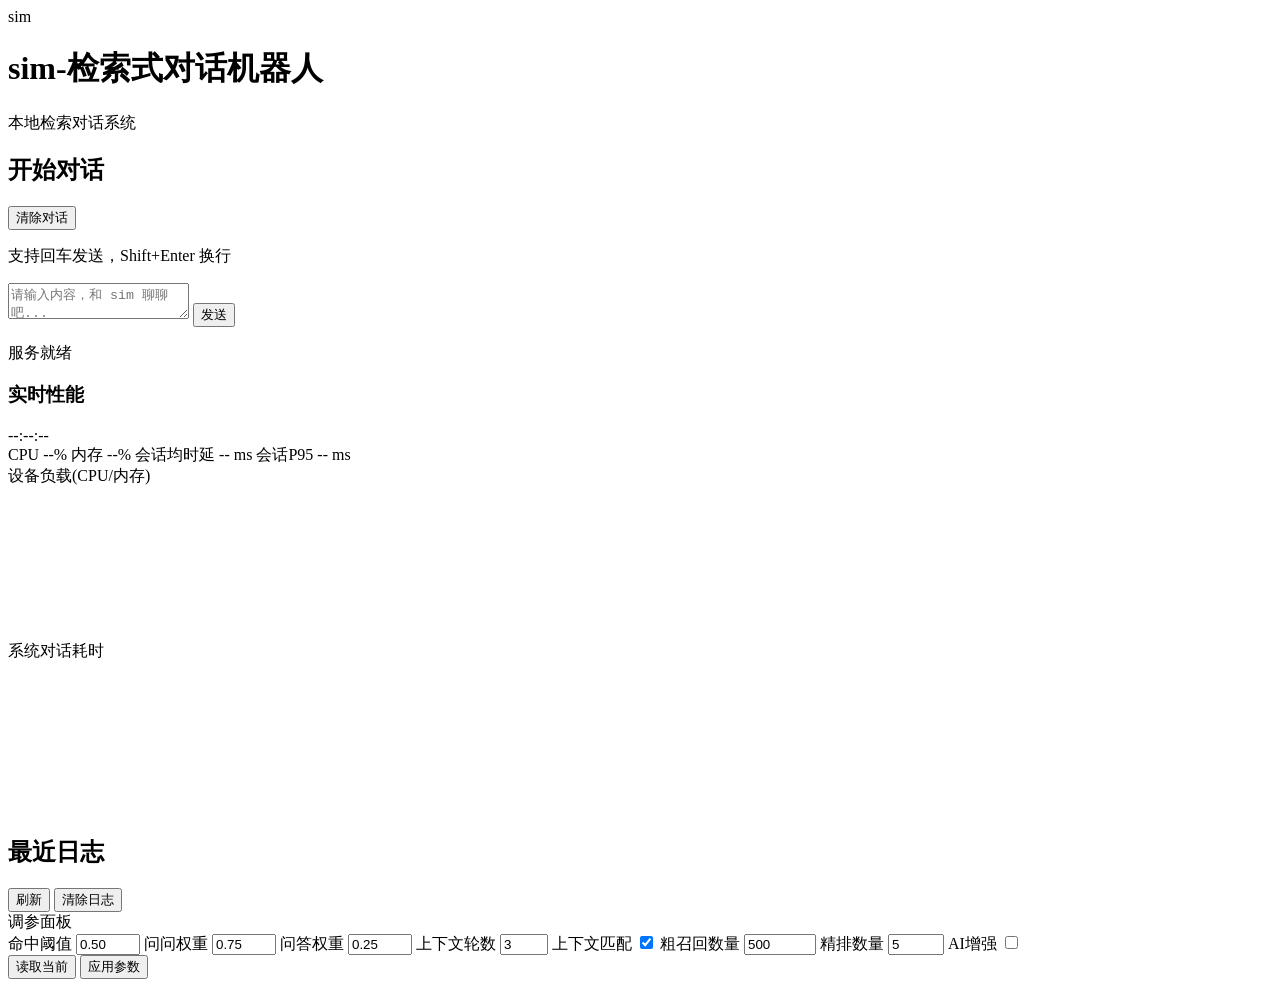
==== system/web/index.html @ b92394b4 "更新 README，补充当前目录结构、功能说明与启动/穿透配置 增加前端实时性能与会话清理功能的文档描述 完善 .gitignore，覆盖运行日志、cloudflared 与常见开发缓存 优化 req" ====
<!doctype html>
<html lang="zh-CN">
<head>
  <meta charset="UTF-8" />
  <meta name="viewport" content="width=device-width, initial-scale=1.0" />
  <title>sim-检索式对话机器人</title>
  <link rel="stylesheet" href="/static/style.css" />
</head>
<body>
  <div class="bg-glow bg-glow-left"></div>
  <div class="bg-glow bg-glow-right"></div>

  <header class="topbar">
    <div class="brand">
      <div class="logo" aria-hidden="true">sim</div>
      <div>
        <h1>sim-检索式对话机器人</h1>
        <p>本地检索对话系统</p>
      </div>
    </div>
  </header>

  <main class="layout">
    <section class="chat card">
      <div class="chat-header">
        <div class="chat-header-row">
          <h2>开始对话</h2>
          <button id="clear-chat" type="button">清除对话</button>
        </div>
        <p class="subtitle">支持回车发送，Shift+Enter 换行</p>
      </div>

      <div id="chat-window" class="chat-window"></div>
      <form id="chat-form" class="composer">
        <textarea id="chat-input" rows="2" placeholder="请输入内容，和 sim 聊聊吧..." required></textarea>
        <button id="send-btn" type="submit">发送</button>
      </form>
      <p id="status" class="status">服务就绪</p>

      <section class="perf-panel" aria-label="实时性能监控">
        <div class="perf-head">
          <h3>实时性能</h3>
          <span id="perf-last-updated">--:--:--</span>
        </div>
        <div class="perf-kpis">
          <span id="perf-cpu">CPU --%</span>
          <span id="perf-mem">内存 --%</span>
          <span id="perf-chat-avg">会话均时延 -- ms</span>
          <span id="perf-chat-p95">会话P95 -- ms</span>
        </div>
        <div class="perf-grid">
          <article class="perf-card">
            <div class="perf-title">设备负载(CPU/内存)</div>
            <canvas id="perf-device-chart" height="150"></canvas>
          </article>
          <article class="perf-card">
            <div class="perf-title">系统对话耗时</div>
            <canvas id="perf-chat-chart" height="150"></canvas>
          </article>
        </div>
      </section>
    </section>

    <section class="logs card">
      <div class="logs-head">
        <h2>最近日志</h2>
        <div>
          <button id="refresh-logs" type="button">刷新</button>
          <button id="clear-logs" type="button">清除日志</button>
        </div>
      </div>

      <div class="settings-box">
        <div class="settings-title">调参面板</div>
        <div class="setting-grid">
          <label for="similarity-threshold">命中阈值</label>
          <input id="similarity-threshold" type="number" min="0" max="1" step="0.01" value="0.50" />

          <label for="rerank-query-weight">问问权重</label>
          <input id="rerank-query-weight" type="number" min="0" max="2" step="0.01" value="0.75" />

          <label for="rerank-reply-weight">问答权重</label>
          <input id="rerank-reply-weight" type="number" min="0" max="2" step="0.01" value="0.25" />

          <label for="context-max-turns">上下文轮数</label>
          <input id="context-max-turns" type="number" min="1" max="10" step="1" value="3" />

          <label for="context-matching-enabled">上下文匹配</label>
          <input id="context-matching-enabled" type="checkbox" checked />

          <label for="coarse-recall-count">粗召回数量</label>
          <input id="coarse-recall-count" type="number" min="0" max="10000" step="1" value="500" />

          <label for="rerank-top-k">精排数量</label>
          <input id="rerank-top-k" type="number" min="1" max="200" step="1" value="5" />

          <label for="ai-enhanced">AI增强</label>
          <input id="ai-enhanced" type="checkbox" />
        </div>
        <div class="settings-actions">
          <button id="reload-settings" type="button">读取当前</button>
          <button id="apply-settings" type="button">应用参数</button>
        </div>
      </div>

      <div id="logs-panel" class="logs-panel"></div>
    </section>
  </main>

  <script src="/static/app.js"></script>
</body>
</html>
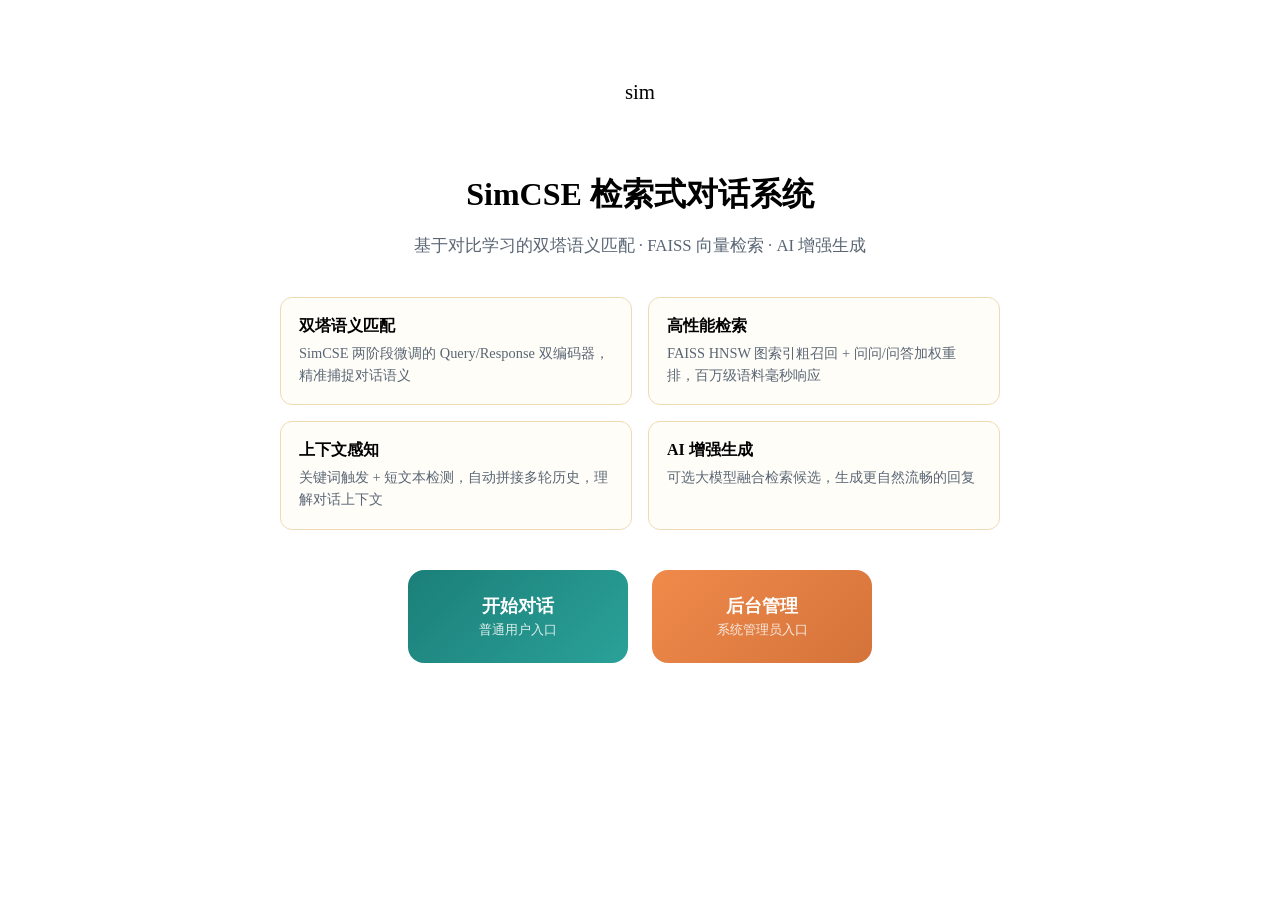
==== commit a4ffd6f1: "refactor(web): 重构前端为三页面架构 + 简化上下文逻辑 前端三页面: - index.html: 官网首页，项目说明 + 两个入口 - chat.html: 简洁对话界面，AI/上下文" ====
--- a/system/web/index.html
+++ b/system/web/index.html
@@ -3,110 +3,56 @@
 <head>
   <meta charset="UTF-8" />
   <meta name="viewport" content="width=device-width, initial-scale=1.0" />
-  <title>sim-检索式对话机器人</title>
+  <title>SimCSE 检索式对话系统</title>
   <link rel="stylesheet" href="/static/style.css" />
+  <style>
+    .landing { max-width: 720px; margin: 80px auto 0; text-align: center; padding: 0 20px; }
+    .landing h1 { font-size: 2rem; margin-bottom: 8px; }
+    .landing .subtitle { color: #5a6674; font-size: 1.05rem; margin-bottom: 40px; }
+    .feature-grid { display: grid; grid-template-columns: 1fr 1fr; gap: 16px; margin-bottom: 40px; text-align: left; }
+    .feature-card { background: #fffdf8; border: 1px solid #f0d9b5; border-radius: 12px; padding: 18px; }
+    .feature-card h3 { margin: 0 0 6px; font-size: 1rem; }
+    .feature-card p { margin: 0; color: #5a6674; font-size: 0.9rem; line-height: 1.5; }
+    .entry-buttons { display: flex; gap: 24px; justify-content: center; flex-wrap: wrap; }
+    .entry-btn { display: block; width: 220px; padding: 24px 0; border-radius: 16px; text-decoration: none; color: #fff; font-size: 1.1rem; font-weight: 600; transition: transform 0.2s, box-shadow 0.2s; }
+    .entry-btn:hover { transform: translateY(-3px); box-shadow: 0 12px 28px rgba(0,0,0,0.15); }
+    .entry-btn.chat { background: linear-gradient(135deg, #1b7f79 0%, #2aa198 100%); }
+    .entry-btn.admin { background: linear-gradient(135deg, #f08a4b 0%, #d4733a 100%); }
+    .entry-btn small { display: block; font-weight: 400; font-size: 0.8rem; margin-top: 4px; opacity: 0.85; }
+  </style>
 </head>
 <body>
   <div class="bg-glow bg-glow-left"></div>
   <div class="bg-glow bg-glow-right"></div>
 
-  <header class="topbar">
-    <div class="brand">
-      <div class="logo" aria-hidden="true">sim</div>
-      <div>
-        <h1>sim-检索式对话机器人</h1>
-        <p>本地检索对话系统</p>
+  <main class="landing">
+    <div class="logo" aria-hidden="true" style="margin:0 auto 20px; width:72px; height:72px; font-size:1.3rem;">sim</div>
+    <h1>SimCSE 检索式对话系统</h1>
+    <p class="subtitle">基于对比学习的双塔语义匹配 · FAISS 向量检索 · AI 增强生成</p>
+
+    <div class="feature-grid">
+      <div class="feature-card">
+        <h3>双塔语义匹配</h3>
+        <p>SimCSE 两阶段微调的 Query/Response 双编码器，精准捕捉对话语义</p>
+      </div>
+      <div class="feature-card">
+        <h3>高性能检索</h3>
+        <p>FAISS HNSW 图索引粗召回 + 问问/问答加权重排，百万级语料毫秒响应</p>
+      </div>
+      <div class="feature-card">
+        <h3>上下文感知</h3>
+        <p>关键词触发 + 短文本检测，自动拼接多轮历史，理解对话上下文</p>
+      </div>
+      <div class="feature-card">
+        <h3>AI 增强生成</h3>
+        <p>可选大模型融合检索候选，生成更自然流畅的回复</p>
       </div>
     </div>
-  </header>
 
-  <main class="layout">
-    <section class="chat card">
-      <div class="chat-header">
-        <div class="chat-header-row">
-          <h2>开始对话</h2>
-          <button id="clear-chat" type="button">清除对话</button>
-        </div>
-        <p class="subtitle">支持回车发送，Shift+Enter 换行</p>
-      </div>
-
-      <div id="chat-window" class="chat-window"></div>
-      <form id="chat-form" class="composer">
-        <textarea id="chat-input" rows="2" placeholder="请输入内容，和 sim 聊聊吧..." required></textarea>
-        <button id="send-btn" type="submit">发送</button>
-      </form>
-      <p id="status" class="status">服务就绪</p>
-
-      <section class="perf-panel" aria-label="实时性能监控">
-        <div class="perf-head">
-          <h3>实时性能</h3>
-          <span id="perf-last-updated">--:--:--</span>
-        </div>
-        <div class="perf-kpis">
-          <span id="perf-cpu">CPU --%</span>
-          <span id="perf-mem">内存 --%</span>
-          <span id="perf-chat-avg">会话均时延 -- ms</span>
-          <span id="perf-chat-p95">会话P95 -- ms</span>
-        </div>
-        <div class="perf-grid">
-          <article class="perf-card">
-            <div class="perf-title">设备负载(CPU/内存)</div>
-            <canvas id="perf-device-chart" height="150"></canvas>
-          </article>
-          <article class="perf-card">
-            <div class="perf-title">系统对话耗时</div>
-            <canvas id="perf-chat-chart" height="150"></canvas>
-          </article>
-        </div>
-      </section>
-    </section>
-
-    <section class="logs card">
-      <div class="logs-head">
-        <h2>最近日志</h2>
-        <div>
-          <button id="refresh-logs" type="button">刷新</button>
-          <button id="clear-logs" type="button">清除日志</button>
-        </div>
-      </div>
-
-      <div class="settings-box">
-        <div class="settings-title">调参面板</div>
-        <div class="setting-grid">
-          <label for="similarity-threshold">命中阈值</label>
-          <input id="similarity-threshold" type="number" min="0" max="1" step="0.01" value="0.50" />
-
-          <label for="rerank-query-weight">问问权重</label>
-          <input id="rerank-query-weight" type="number" min="0" max="2" step="0.01" value="0.75" />
-
-          <label for="rerank-reply-weight">问答权重</label>
-          <input id="rerank-reply-weight" type="number" min="0" max="2" step="0.01" value="0.25" />
-
-          <label for="context-max-turns">上下文轮数</label>
-          <input id="context-max-turns" type="number" min="1" max="10" step="1" value="3" />
-
-          <label for="context-matching-enabled">上下文匹配</label>
-          <input id="context-matching-enabled" type="checkbox" checked />
-
-          <label for="coarse-recall-count">粗召回数量</label>
-          <input id="coarse-recall-count" type="number" min="0" max="10000" step="1" value="500" />
-
-          <label for="rerank-top-k">精排数量</label>
-          <input id="rerank-top-k" type="number" min="1" max="200" step="1" value="5" />
-
-          <label for="ai-enhanced">AI增强</label>
-          <input id="ai-enhanced" type="checkbox" />
-        </div>
-        <div class="settings-actions">
-          <button id="reload-settings" type="button">读取当前</button>
-          <button id="apply-settings" type="button">应用参数</button>
-        </div>
-      </div>
-
-      <div id="logs-panel" class="logs-panel"></div>
-    </section>
+    <div class="entry-buttons">
+      <a href="/chat" class="entry-btn chat">开始对话<small>普通用户入口</small></a>
+      <a href="/admin" class="entry-btn admin">后台管理<small>系统管理员入口</small></a>
+    </div>
   </main>
-
-  <script src="/static/app.js"></script>
 </body>
 </html>
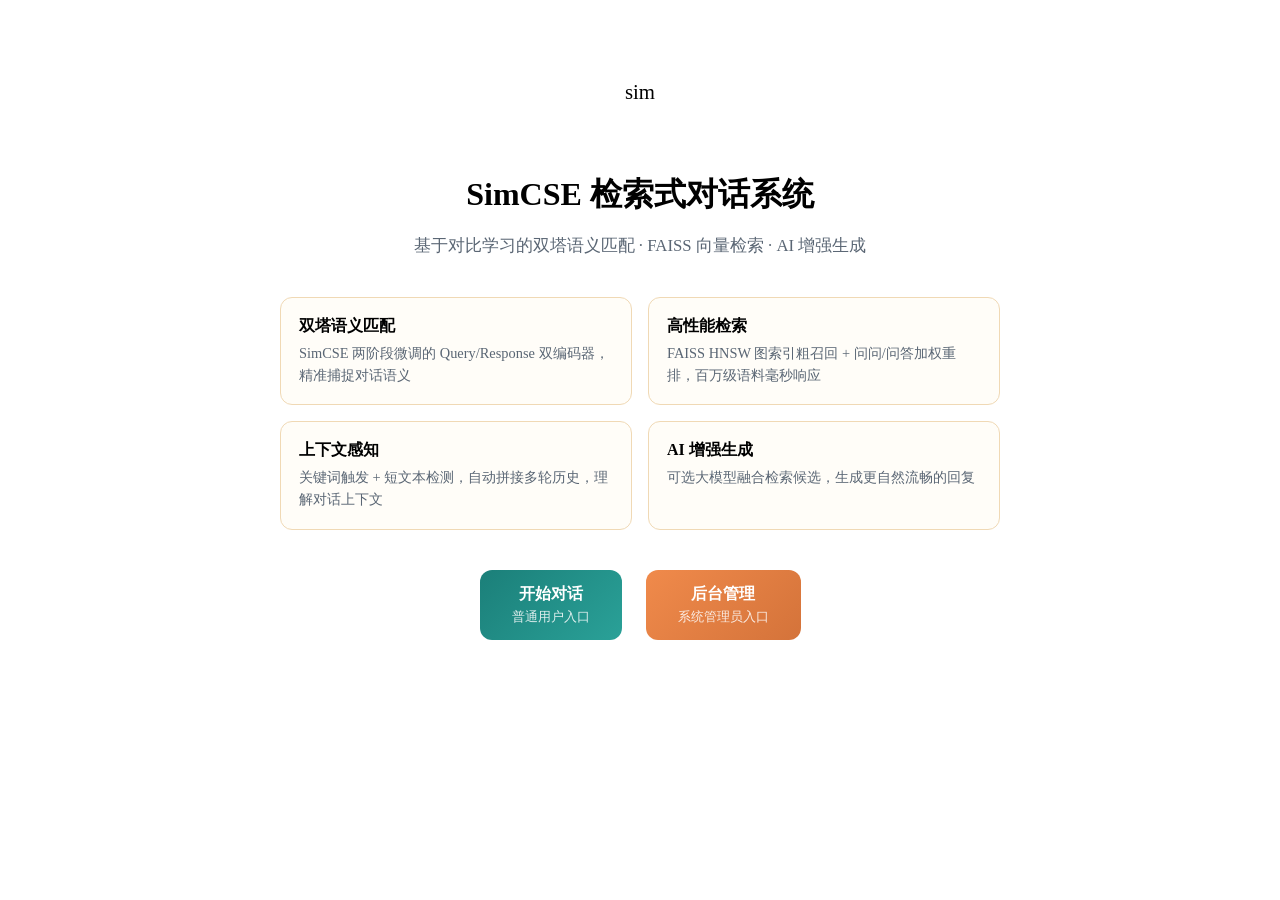
==== commit a9856ef3: "style(web): 缩短首页入口按钮宽度 Co-Authored-By: Claude Opus 4.7 <noreply@anthropic.com>" ====
--- a/system/web/index.html
+++ b/system/web/index.html
@@ -14,7 +14,7 @@
     .feature-card h3 { margin: 0 0 6px; font-size: 1rem; }
     .feature-card p { margin: 0; color: #5a6674; font-size: 0.9rem; line-height: 1.5; }
     .entry-buttons { display: flex; gap: 24px; justify-content: center; flex-wrap: wrap; }
-    .entry-btn { display: block; width: 220px; padding: 24px 0; border-radius: 16px; text-decoration: none; color: #fff; font-size: 1.1rem; font-weight: 600; transition: transform 0.2s, box-shadow 0.2s; }
+    .entry-btn { display: inline-block; padding: 14px 32px; border-radius: 12px; text-decoration: none; color: #fff; font-size: 1rem; font-weight: 600; transition: transform 0.2s, box-shadow 0.2s; }
     .entry-btn:hover { transform: translateY(-3px); box-shadow: 0 12px 28px rgba(0,0,0,0.15); }
     .entry-btn.chat { background: linear-gradient(135deg, #1b7f79 0%, #2aa198 100%); }
     .entry-btn.admin { background: linear-gradient(135deg, #f08a4b 0%, #d4733a 100%); }
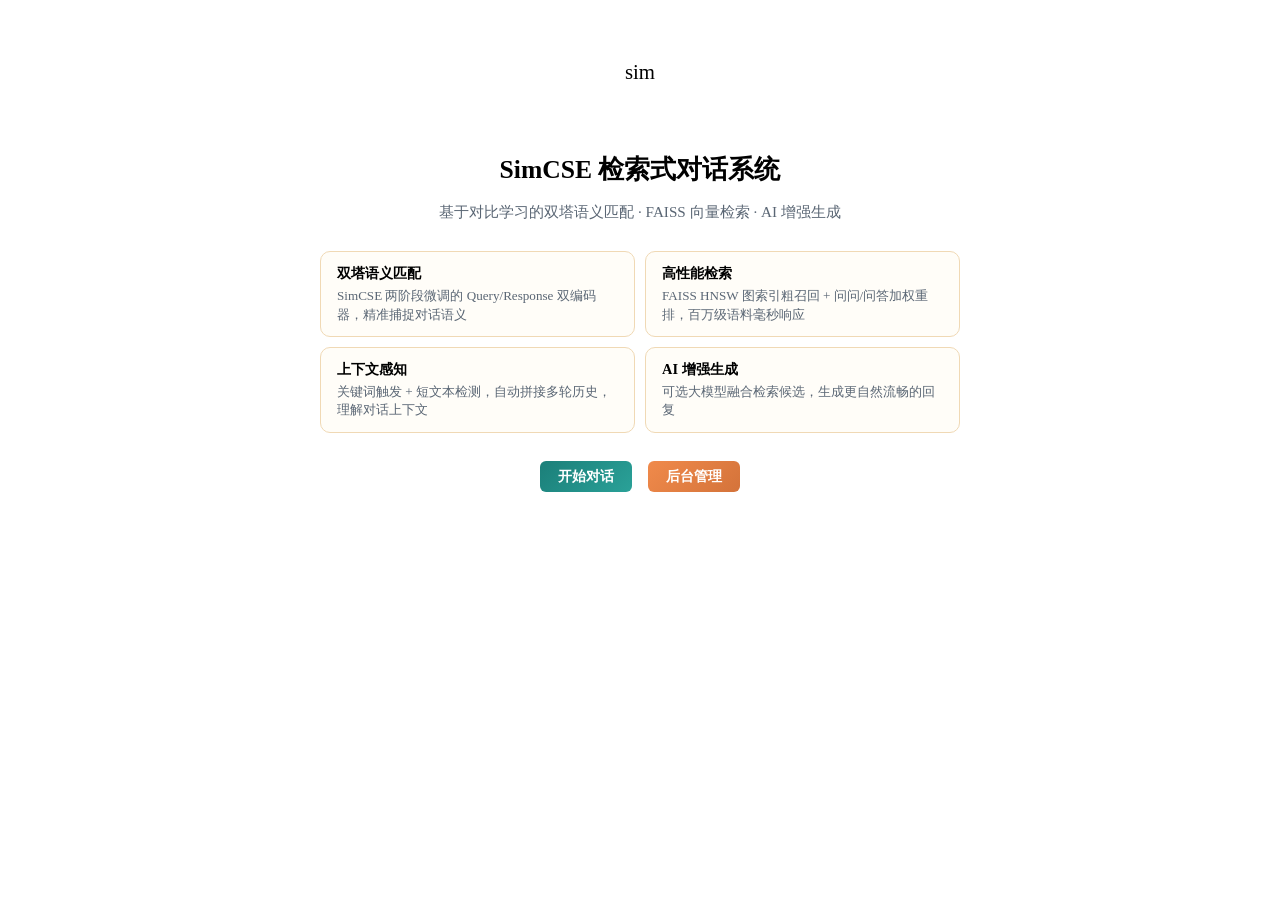
==== commit 46a05c2f: "style(web): 大幅缩小首页按钮和卡片尺寸 Co-Authored-By: Claude Opus 4.7 <noreply@anthropic.com>" ====
--- a/system/web/index.html
+++ b/system/web/index.html
@@ -6,15 +6,15 @@
   <title>SimCSE 检索式对话系统</title>
   <link rel="stylesheet" href="/static/style.css" />
   <style>
-    .landing { max-width: 720px; margin: 80px auto 0; text-align: center; padding: 0 20px; }
-    .landing h1 { font-size: 2rem; margin-bottom: 8px; }
-    .landing .subtitle { color: #5a6674; font-size: 1.05rem; margin-bottom: 40px; }
-    .feature-grid { display: grid; grid-template-columns: 1fr 1fr; gap: 16px; margin-bottom: 40px; text-align: left; }
-    .feature-card { background: #fffdf8; border: 1px solid #f0d9b5; border-radius: 12px; padding: 18px; }
-    .feature-card h3 { margin: 0 0 6px; font-size: 1rem; }
-    .feature-card p { margin: 0; color: #5a6674; font-size: 0.9rem; line-height: 1.5; }
-    .entry-buttons { display: flex; gap: 24px; justify-content: center; flex-wrap: wrap; }
-    .entry-btn { display: inline-block; padding: 14px 32px; border-radius: 12px; text-decoration: none; color: #fff; font-size: 1rem; font-weight: 600; transition: transform 0.2s, box-shadow 0.2s; }
+    .landing { max-width: 640px; margin: 60px auto 0; text-align: center; padding: 0 20px; }
+    .landing h1 { font-size: 1.6rem; margin-bottom: 6px; }
+    .landing .subtitle { color: #5a6674; font-size: 0.95rem; margin-bottom: 28px; }
+    .feature-grid { display: grid; grid-template-columns: 1fr 1fr; gap: 10px; margin-bottom: 28px; text-align: left; }
+    .feature-card { background: #fffdf8; border: 1px solid #f0d9b5; border-radius: 10px; padding: 12px 16px; }
+    .feature-card h3 { margin: 0 0 4px; font-size: 0.9rem; }
+    .feature-card p { margin: 0; color: #5a6674; font-size: 0.82rem; line-height: 1.4; }
+    .entry-buttons { display: flex; gap: 16px; justify-content: center; flex-wrap: wrap; }
+    .entry-btn { padding: 6px 18px; border-radius: 6px; text-decoration: none; color: #fff; font-size: 0.9rem; font-weight: 600; transition: transform 0.2s, box-shadow 0.2s; }
     .entry-btn:hover { transform: translateY(-3px); box-shadow: 0 12px 28px rgba(0,0,0,0.15); }
     .entry-btn.chat { background: linear-gradient(135deg, #1b7f79 0%, #2aa198 100%); }
     .entry-btn.admin { background: linear-gradient(135deg, #f08a4b 0%, #d4733a 100%); }
@@ -50,8 +50,8 @@
     </div>
 
     <div class="entry-buttons">
-      <a href="/chat" class="entry-btn chat">开始对话<small>普通用户入口</small></a>
-      <a href="/admin" class="entry-btn admin">后台管理<small>系统管理员入口</small></a>
+      <a href="/chat" class="entry-btn chat">开始对话</a>
+      <a href="/admin" class="entry-btn admin">后台管理</a>
     </div>
   </main>
 </body>
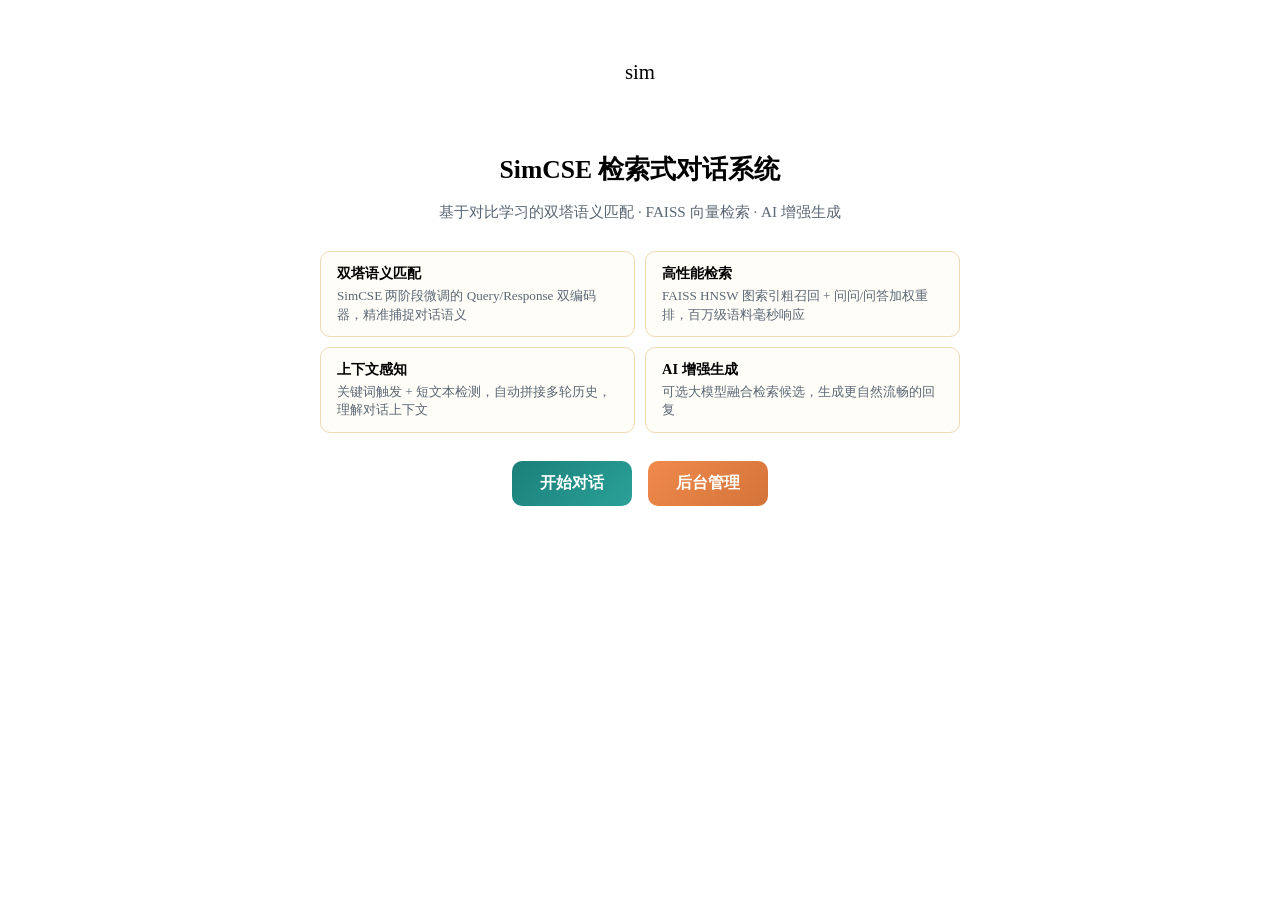
==== commit 5fc0caed: "fix(web): 修复首页按钮被flex纵向拉伸的问题 根源: flex容器默认align-items:stretch导致按钮撑满页面高度 修复: 改为align-items:flex-start " ====
--- a/system/web/index.html
+++ b/system/web/index.html
@@ -13,8 +13,8 @@
     .feature-card { background: #fffdf8; border: 1px solid #f0d9b5; border-radius: 10px; padding: 12px 16px; }
     .feature-card h3 { margin: 0 0 4px; font-size: 0.9rem; }
     .feature-card p { margin: 0; color: #5a6674; font-size: 0.82rem; line-height: 1.4; }
-    .entry-buttons { display: flex; gap: 16px; justify-content: center; flex-wrap: wrap; }
-    .entry-btn { padding: 6px 18px; border-radius: 6px; text-decoration: none; color: #fff; font-size: 0.9rem; font-weight: 600; transition: transform 0.2s, box-shadow 0.2s; }
+    .entry-buttons { display: flex; gap: 16px; justify-content: center; align-items: flex-start; }
+    .entry-btn { display: inline-block; padding: 12px 28px; border-radius: 10px; text-decoration: none; color: #fff; font-size: 1rem; font-weight: 600; transition: transform 0.2s, box-shadow 0.2s; }
     .entry-btn:hover { transform: translateY(-3px); box-shadow: 0 12px 28px rgba(0,0,0,0.15); }
     .entry-btn.chat { background: linear-gradient(135deg, #1b7f79 0%, #2aa198 100%); }
     .entry-btn.admin { background: linear-gradient(135deg, #f08a4b 0%, #d4733a 100%); }
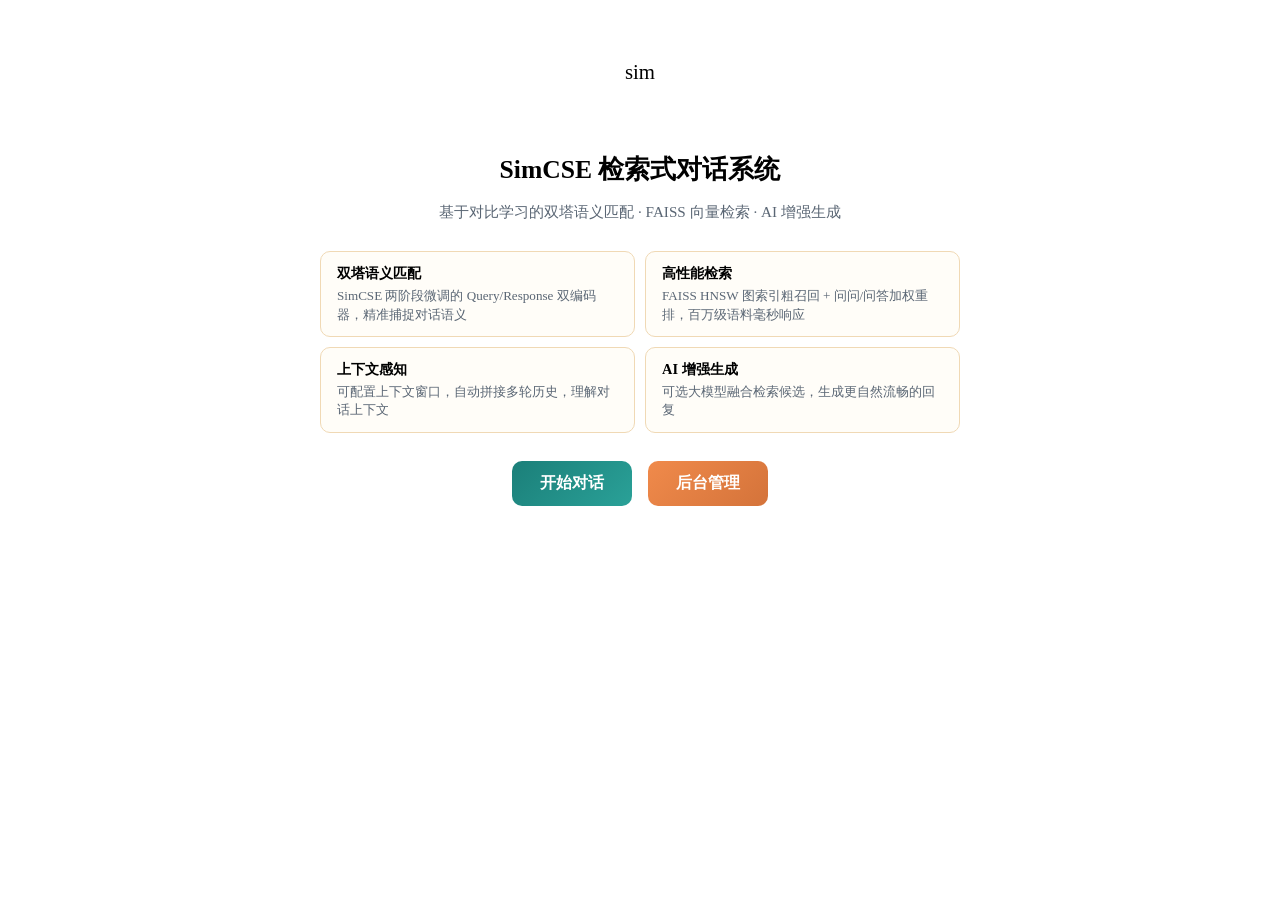
==== commit 4dbfcbda: "refactor: 全项目死代码清理，修复3个bug，净删589行 - 删除15个死参数/字段（doc_texts, context_short_query_len等） - 删除4个死类/常量组（Po" ====
--- a/system/web/index.html
+++ b/system/web/index.html
@@ -16,8 +16,8 @@
     .entry-buttons { display: flex; gap: 16px; justify-content: center; align-items: flex-start; }
     .entry-btn { display: inline-block; padding: 12px 28px; border-radius: 10px; text-decoration: none; color: #fff; font-size: 1rem; font-weight: 600; transition: transform 0.2s, box-shadow 0.2s; }
     .entry-btn:hover { transform: translateY(-3px); box-shadow: 0 12px 28px rgba(0,0,0,0.15); }
-    .entry-btn.chat { background: linear-gradient(135deg, #1b7f79 0%, #2aa198 100%); }
-    .entry-btn.admin { background: linear-gradient(135deg, #f08a4b 0%, #d4733a 100%); }
+    .entry-btn.btn-chat { background: linear-gradient(135deg, #1b7f79 0%, #2aa198 100%); }
+    .entry-btn.btn-admin { background: linear-gradient(135deg, #f08a4b 0%, #d4733a 100%); }
     .entry-btn small { display: block; font-weight: 400; font-size: 0.8rem; margin-top: 4px; opacity: 0.85; }
   </style>
 </head>
@@ -41,7 +41,7 @@
       </div>
       <div class="feature-card">
         <h3>上下文感知</h3>
-        <p>关键词触发 + 短文本检测，自动拼接多轮历史，理解对话上下文</p>
+        <p>可配置上下文窗口，自动拼接多轮历史，理解对话上下文</p>
       </div>
       <div class="feature-card">
         <h3>AI 增强生成</h3>
@@ -50,8 +50,8 @@
     </div>
 
     <div class="entry-buttons">
-      <a href="/chat" class="entry-btn chat">开始对话</a>
-      <a href="/admin" class="entry-btn admin">后台管理</a>
+      <a href="/chat" class="entry-btn btn-chat">开始对话</a>
+      <a href="/admin" class="entry-btn btn-admin">后台管理</a>
     </div>
   </main>
 </body>
